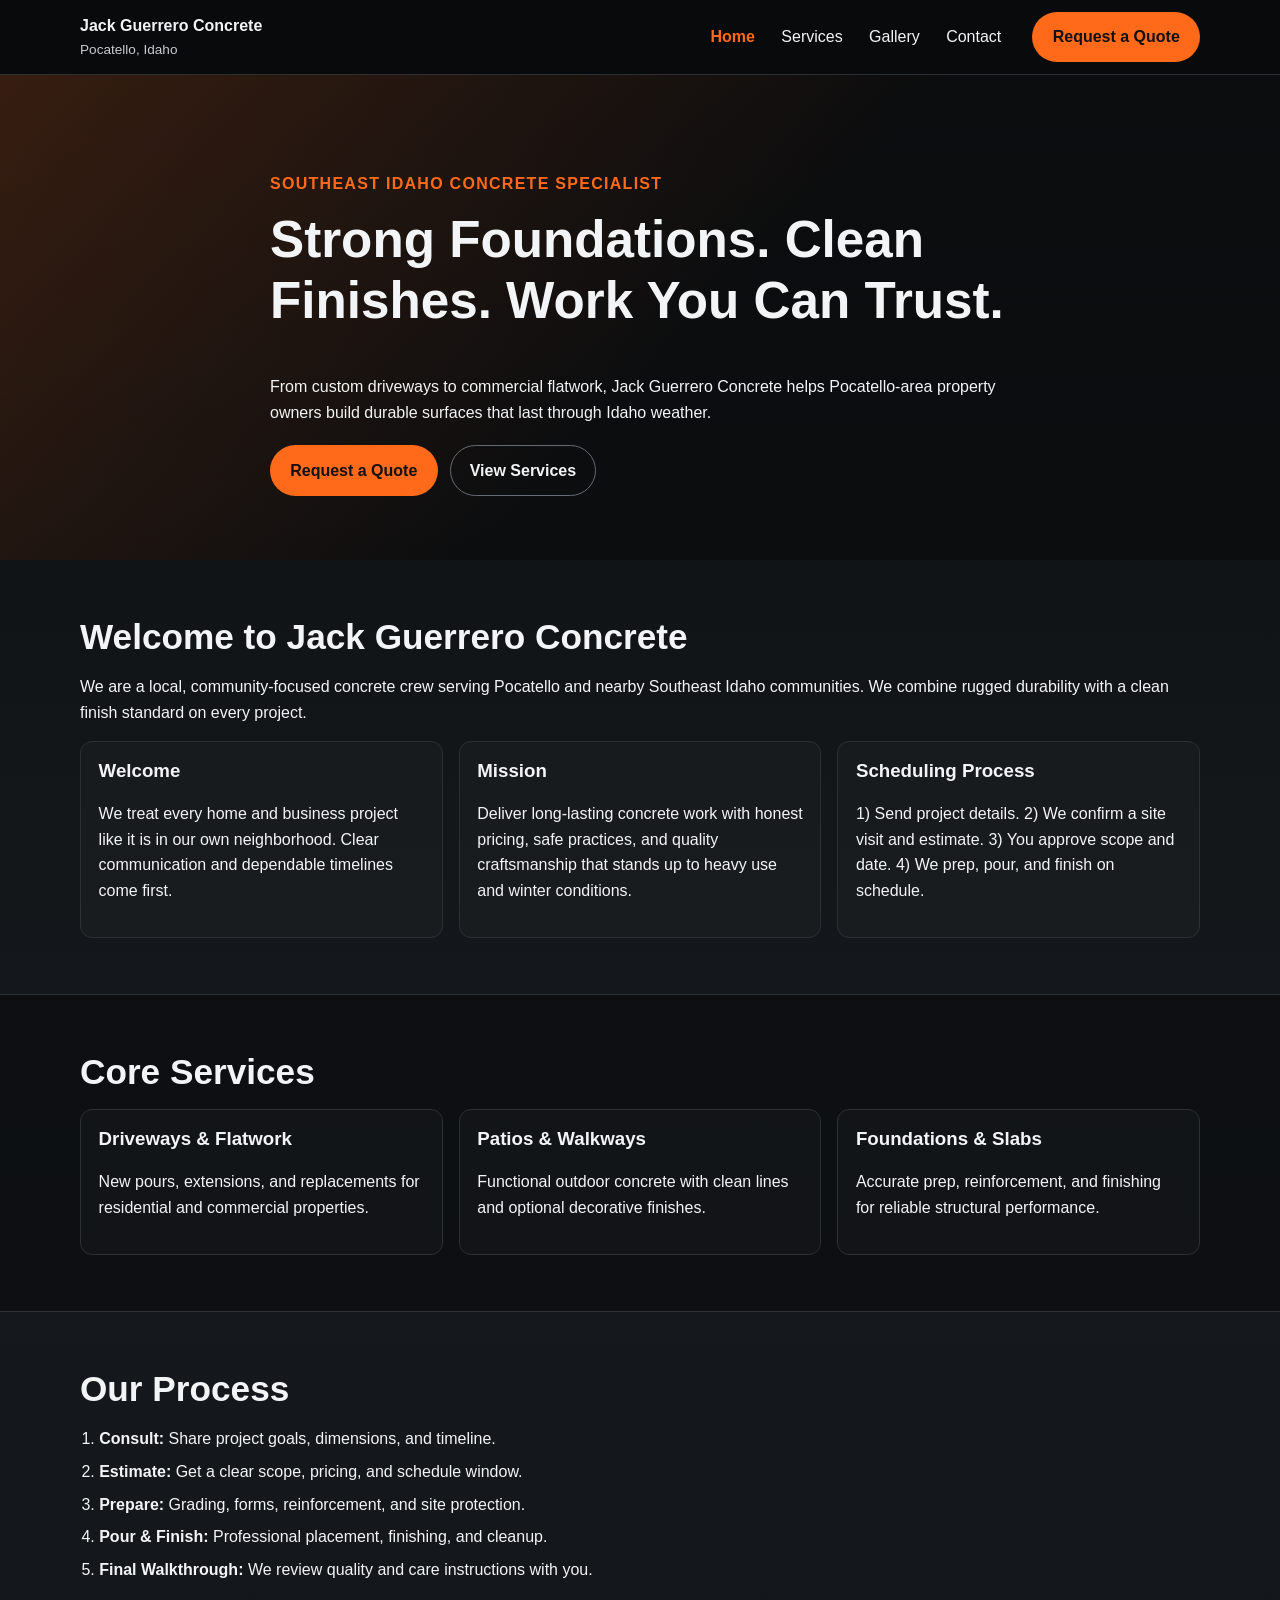
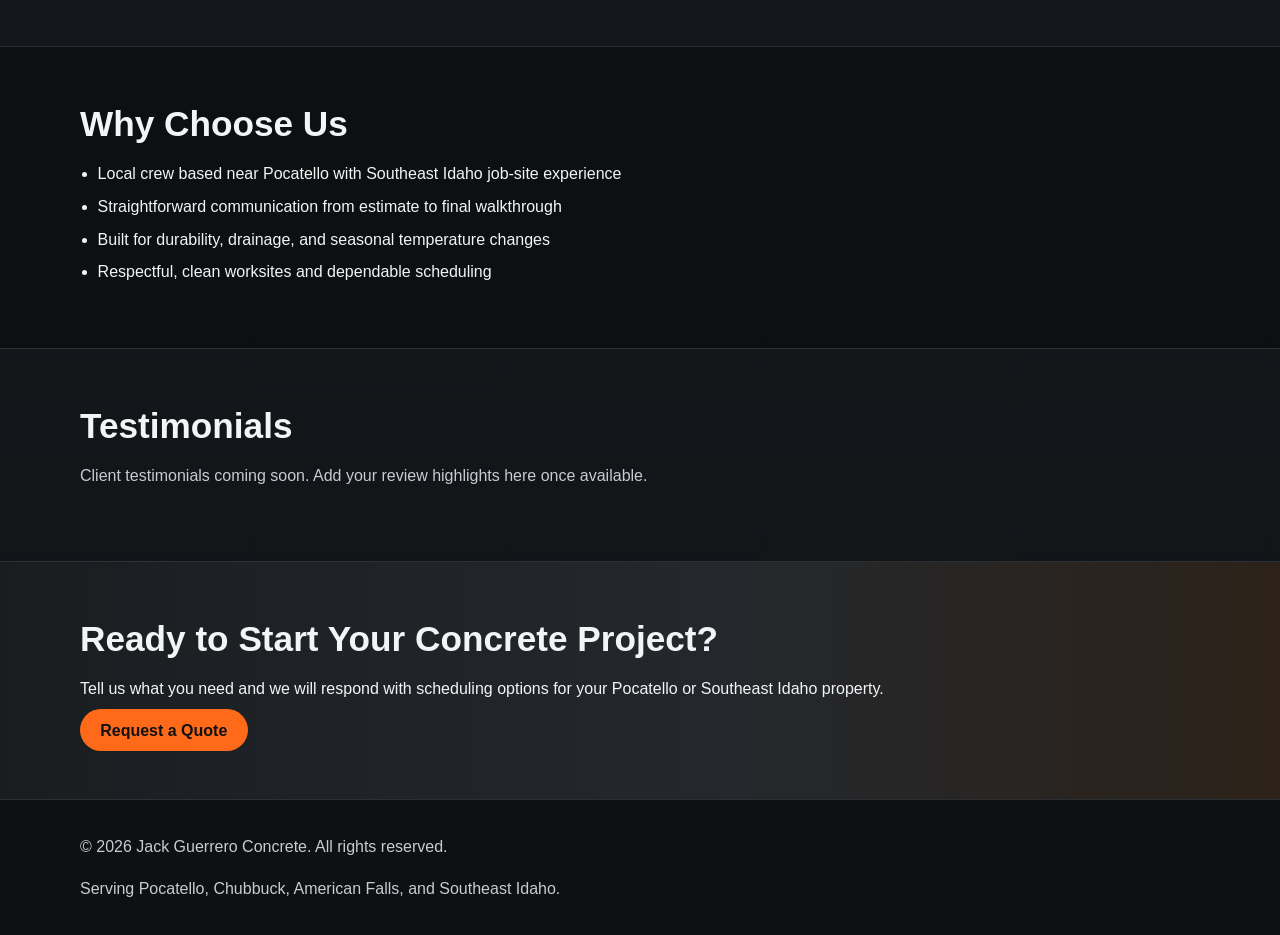
==== Website/index.html @ cbc46227 "Add files via upload" ====
<!doctype html><html lang="en"><head>  <meta charset="utf-8">  <meta name="viewport" content="width=device-width, initial-scale=1">  <title>Jack Guerrero Concrete | Southeast Idaho Concrete Contractor</title>  <meta name="description" content="Jack Guerrero Concrete delivers reliable residential and commercial concrete work in Pocatello and Southeast Idaho. Driveways, slabs, patios, foundations, and more.">  <meta property="og:title" content="Jack Guerrero Concrete">  <meta property="og:description" content="Professional concrete services for homes and businesses in the Pocatello area.">  <meta property="og:type" content="website">  <meta property="og:url" content="https://your-username.github.io/jack-guerrero-concrete/">  <meta property="og:image" content="https://your-username.github.io/jack-guerrero-concrete/assets/images/og-image.svg">  <link rel="stylesheet" href="assets/css/styles.css"></head><body>  <a class="skip-link" href="#main-content">Skip to content</a>  <header class="site-header" id="top">    <div class="container nav-wrap">      <a class="brand" href="index.html" aria-label="Jack Guerrero Concrete home">        <span class="brand-main">Jack Guerrero Concrete</span>        <span class="brand-sub">Pocatello, Idaho</span>      </a>      <button class="nav-toggle" aria-expanded="false" aria-controls="site-nav" aria-label="Open menu">        <span></span><span></span><span></span>      </button>      <nav id="site-nav" class="site-nav" aria-label="Main navigation">        <ul>          <li><a aria-current="page" href="index.html">Home</a></li>          <li><a href="services.html">Services</a></li>          <li><a href="gallery.html">Gallery</a></li>          <li><a href="contact.html">Contact</a></li>        </ul>        <a class="btn btn-quote nav-quote" href="contact.html#quote-form">Request a Quote</a>      </nav>    </div>  </header>  <main id="main-content">    <section class="hero">      <div class="container hero-content">        <p class="eyebrow">Southeast Idaho Concrete Specialist</p>        <h1>Strong Foundations. Clean Finishes. Work You Can Trust.</h1>        <p>From custom driveways to commercial flatwork, Jack Guerrero Concrete helps Pocatello-area property owners build durable surfaces that last through Idaho weather.</p>        <div class="hero-actions">          <a class="btn btn-primary" href="contact.html#quote-form">Request a Quote</a>          <a class="btn btn-secondary" href="services.html">View Services</a>        </div>      </div>    </section>    <section class="section" id="welcome-mission-scheduling">      <div class="container">        <h2>Welcome to Jack Guerrero Concrete</h2>        <p>We are a local, community-focused concrete crew serving Pocatello and nearby Southeast Idaho communities. We combine rugged durability with a clean finish standard on every project.</p>        <div class="cards three-up">          <article class="card">            <h3>Welcome</h3>            <p>We treat every home and business project like it is in our own neighborhood. Clear communication and dependable timelines come first.</p>          </article>          <article class="card">            <h3>Mission</h3>            <p>Deliver long-lasting concrete work with honest pricing, safe practices, and quality craftsmanship that stands up to heavy use and winter conditions.</p>          </article>          <article class="card">            <h3>Scheduling Process</h3>            <p>1) Send project details. 2) We confirm a site visit and estimate. 3) You approve scope and date. 4) We prep, pour, and finish on schedule.</p>          </article>        </div>      </div>    </section>    <section class="section section-dark">      <div class="container">        <h2>Core Services</h2>        <div class="cards three-up">          <article class="card">            <h3>Driveways & Flatwork</h3>            <p>New pours, extensions, and replacements for residential and commercial properties.</p>          </article>          <article class="card">            <h3>Patios & Walkways</h3>            <p>Functional outdoor concrete with clean lines and optional decorative finishes.</p>          </article>          <article class="card">            <h3>Foundations & Slabs</h3>            <p>Accurate prep, reinforcement, and finishing for reliable structural performance.</p>          </article>        </div>      </div>    </section>    <section class="section">      <div class="container">        <h2>Our Process</h2>        <ol class="process-list">          <li><strong>Consult:</strong> Share project goals, dimensions, and timeline.</li>          <li><strong>Estimate:</strong> Get a clear scope, pricing, and schedule window.</li>          <li><strong>Prepare:</strong> Grading, forms, reinforcement, and site protection.</li>          <li><strong>Pour & Finish:</strong> Professional placement, finishing, and cleanup.</li>          <li><strong>Final Walkthrough:</strong> We review quality and care instructions with you.</li>        </ol>      </div>    </section>    <section class="section section-dark">      <div class="container">        <h2>Why Choose Us</h2>        <ul class="check-list">          <li>Local crew based near Pocatello with Southeast Idaho job-site experience</li>          <li>Straightforward communication from estimate to final walkthrough</li>          <li>Built for durability, drainage, and seasonal temperature changes</li>          <li>Respectful, clean worksites and dependable scheduling</li>        </ul>      </div>    </section>    <section class="section">      <div class="container">        <h2>Testimonials</h2>        <p class="muted">Client testimonials coming soon. Add your review highlights here once available.</p>      </div>    </section>    <section class="section cta-band">      <div class="container">        <h2>Ready to Start Your Concrete Project?</h2>        <p>Tell us what you need and we will respond with scheduling options for your Pocatello or Southeast Idaho property.</p>        <a class="btn btn-primary" href="contact.html#quote-form">Request a Quote</a>      </div>    </section>  </main>  <footer class="site-footer">    <div class="container footer-wrap">      <p>&copy; <span id="year"></span> Jack Guerrero Concrete. All rights reserved.</p>      <p>Serving Pocatello, Chubbuck, American Falls, and Southeast Idaho.</p>    </div>  </footer>  <script src="assets/js/main.js"></script></body></html>
---- Website/assets/css/styles.css ----
:root {
  --bg: #101214;
  --bg-soft: #1a1d20;
  --text: #f3f4f6;
  --text-muted: #c7ccd1;
  --accent: #ff6a1a;
  --accent-dark: #e4570f;
  --line: #2b3035;
  --surface: #16191c;
  --radius: 12px;
  --shadow: 0 12px 28px rgba(0, 0, 0, 0.28);
}

* {
  box-sizing: border-box;
}

html {
  scroll-behavior: smooth;
}

body {
  margin: 0;
  font-family: "Segoe UI", "Helvetica Neue", Arial, sans-serif;
  background: linear-gradient(180deg, #0d0f11 0%, #15191d 45%, #111417 100%);
  color: var(--text);
  line-height: 1.6;
}

a {
  color: inherit;
}

img {
  max-width: 100%;
  display: block;
}

.skip-link {
  position: absolute;
  left: -9999px;
  top: auto;
}

.skip-link:focus {
  left: 1rem;
  top: 1rem;
  background: var(--accent);
  color: #000;
  padding: 0.5rem 0.75rem;
  border-radius: 6px;
  z-index: 2000;
}

.container {
  width: min(1120px, 92%);
  margin: 0 auto;
}

.section {
  padding: 3.5rem 0;
}

.section-dark {
  background: rgba(10, 11, 13, 0.65);
  border-top: 1px solid var(--line);
  border-bottom: 1px solid var(--line);
}

.eyebrow {
  text-transform: uppercase;
  letter-spacing: 0.08em;
  color: var(--accent);
  font-weight: 700;
  margin-bottom: 0.75rem;
}

h1,
h2,
h3 {
  line-height: 1.2;
  margin-top: 0;
}

h1 {
  font-size: clamp(2rem, 6vw, 3.2rem);
}

h2 {
  font-size: clamp(1.5rem, 4vw, 2.2rem);
  margin-bottom: 1rem;
}

p,
li,
summary,
label,
input,
select,
textarea,
button {
  font-size: 1rem;
}

.muted {
  color: var(--text-muted);
}

.site-header {
  position: sticky;
  top: 0;
  z-index: 1000;
  background: rgba(8, 10, 12, 0.9);
  backdrop-filter: blur(8px);
  border-bottom: 1px solid var(--line);
}

.nav-wrap {
  min-height: 74px;
  display: flex;
  align-items: center;
  justify-content: space-between;
  gap: 1rem;
  position: relative;
}

.brand {
  text-decoration: none;
  display: inline-flex;
  flex-direction: column;
}

.brand-main {
  font-weight: 800;
}

.brand-sub {
  color: var(--text-muted);
  font-size: 0.85rem;
}

.nav-toggle {
  border: 1px solid var(--line);
  background: var(--surface);
  border-radius: 8px;
  width: 44px;
  height: 44px;
  display: inline-flex;
  flex-direction: column;
  justify-content: center;
  gap: 4px;
  padding: 0 10px;
}

.nav-toggle span {
  height: 2px;
  background: var(--text);
  width: 100%;
}

.site-nav {
  position: absolute;
  top: calc(100% + 1px);
  left: 0;
  right: 0;
  background: #0f1215;
  border-bottom: 1px solid var(--line);
  padding: 1rem 0;
  display: none;
}

.site-nav.open {
  display: block;
}

.site-nav ul {
  list-style: none;
  margin: 0;
  padding: 0;
  display: flex;
  flex-direction: column;
}

.site-nav a {
  text-decoration: none;
}

.site-nav li a {
  display: block;
  padding: 0.7rem 1.2rem;
}

.site-nav li a[aria-current="page"] {
  color: var(--accent);
  font-weight: 700;
}

.nav-quote {
  margin: 0.75rem 1.2rem 0;
  display: inline-flex;
}

.hero {
  padding: 5rem 0 4rem;
  background:
    linear-gradient(135deg, rgba(255, 106, 26, 0.18), transparent 55%),
    linear-gradient(180deg, rgba(0, 0, 0, 0.22), rgba(0, 0, 0, 0.35));
}

.hero-content {
  max-width: 740px;
}

.hero-actions {
  display: flex;
  flex-wrap: wrap;
  gap: 0.75rem;
  margin-top: 1.25rem;
}

.btn {
  border: 1px solid transparent;
  border-radius: 999px;
  padding: 0.72rem 1.2rem;
  font-weight: 700;
  text-decoration: none;
  cursor: pointer;
  transition: all 0.2s ease;
}

.btn-primary {
  background: var(--accent);
  color: #111;
}

.btn-primary:hover,
.btn-primary:focus-visible {
  background: var(--accent-dark);
}

.btn-secondary {
  border-color: #666c73;
  color: var(--text);
}

.btn-secondary:hover,
.btn-secondary:focus-visible {
  border-color: var(--accent);
  color: var(--accent);
}

.btn-quote {
  background: var(--accent);
  color: #111;
}

.cards {
  display: grid;
  gap: 1rem;
}

.card {
  background: rgba(255, 255, 255, 0.02);
  border: 1px solid var(--line);
  border-radius: var(--radius);
  padding: 1.1rem;
}

.process-list {
  margin: 0;
  padding-left: 1.2rem;
}

.process-list li {
  margin: 0.45rem 0;
}

.check-list {
  margin: 0;
  padding-left: 1.1rem;
}

.check-list li {
  margin: 0.45rem 0;
}

.cta-band {
  background: linear-gradient(90deg, #1a1d20 0%, #24282d 55%, #2c2219 100%);
  border-top: 1px solid var(--line);
}

.page-intro {
  padding-bottom: 1.5rem;
}

.service-list {
  margin: 0;
  padding-left: 1.1rem;
}

.service-list li {
  margin: 0.5rem 0;
}

.faq-wrap {
  display: grid;
  gap: 0.75rem;
}

details {
  border: 1px solid var(--line);
  background: rgba(255, 255, 255, 0.02);
  border-radius: 10px;
  padding: 0.8rem 0.9rem;
}

summary {
  cursor: pointer;
  font-weight: 600;
}

.gallery-grid {
  display: grid;
  gap: 1rem;
  grid-template-columns: repeat(1, minmax(0, 1fr));
}

.gallery-card {
  margin: 0;
  border: 1px solid var(--line);
  border-radius: 12px;
  overflow: hidden;
  background: #13161a;
}

.gallery-card img {
  width: 100%;
  aspect-ratio: 4 / 3;
  object-fit: cover;
}

.gallery-card figcaption {
  padding: 0.85rem;
  color: var(--text-muted);
}

.contact-grid {
  display: grid;
  gap: 1.4rem;
}

.quote-form {
  background: #13161a;
  border: 1px solid var(--line);
  border-radius: var(--radius);
  padding: 1.1rem;
}

.quote-form label {
  display: block;
  font-weight: 600;
  margin-top: 0.8rem;
}

.quote-form input,
.quote-form select,
.quote-form textarea {
  width: 100%;
  margin-top: 0.35rem;
  border: 1px solid #444a51;
  border-radius: 8px;
  background: #0e1114;
  color: var(--text);
  padding: 0.6rem 0.7rem;
}

.quote-form input:focus,
.quote-form select:focus,
.quote-form textarea:focus {
  outline: 2px solid rgba(255, 106, 26, 0.6);
  border-color: var(--accent);
}

.quote-form .btn {
  margin-top: 1rem;
}

.error-message {
  min-height: 1.2em;
  margin: 0.2rem 0 0;
  color: #ff9d72;
}

.form-status {
  margin-top: 0.9rem;
  min-height: 1.3em;
}

.site-footer {
  border-top: 1px solid var(--line);
  background: #0e1013;
}

.footer-wrap {
  padding: 1.1rem 0;
  color: var(--text-muted);
}

@media (min-width: 768px) {
  .site-nav {
    position: static;
    display: flex;
    align-items: center;
    justify-content: flex-end;
    gap: 1.2rem;
    border: 0;
    background: transparent;
    padding: 0;
  }

  .site-nav ul {
    flex-direction: row;
    gap: 0.15rem;
  }

  .site-nav li a {
    padding: 0.45rem 0.75rem;
  }

  .nav-toggle {
    display: none;
  }

  .nav-quote {
    margin: 0;
  }

  .three-up {
    grid-template-columns: repeat(3, minmax(0, 1fr));
  }

  .two-up {
    grid-template-columns: repeat(2, minmax(0, 1fr));
  }

  .gallery-grid {
    grid-template-columns: repeat(2, minmax(0, 1fr));
  }

  .contact-grid {
    grid-template-columns: 1fr 1.2fr;
    align-items: start;
  }
}

@media (min-width: 1024px) {
  .gallery-grid {
    grid-template-columns: repeat(3, minmax(0, 1fr));
  }
}
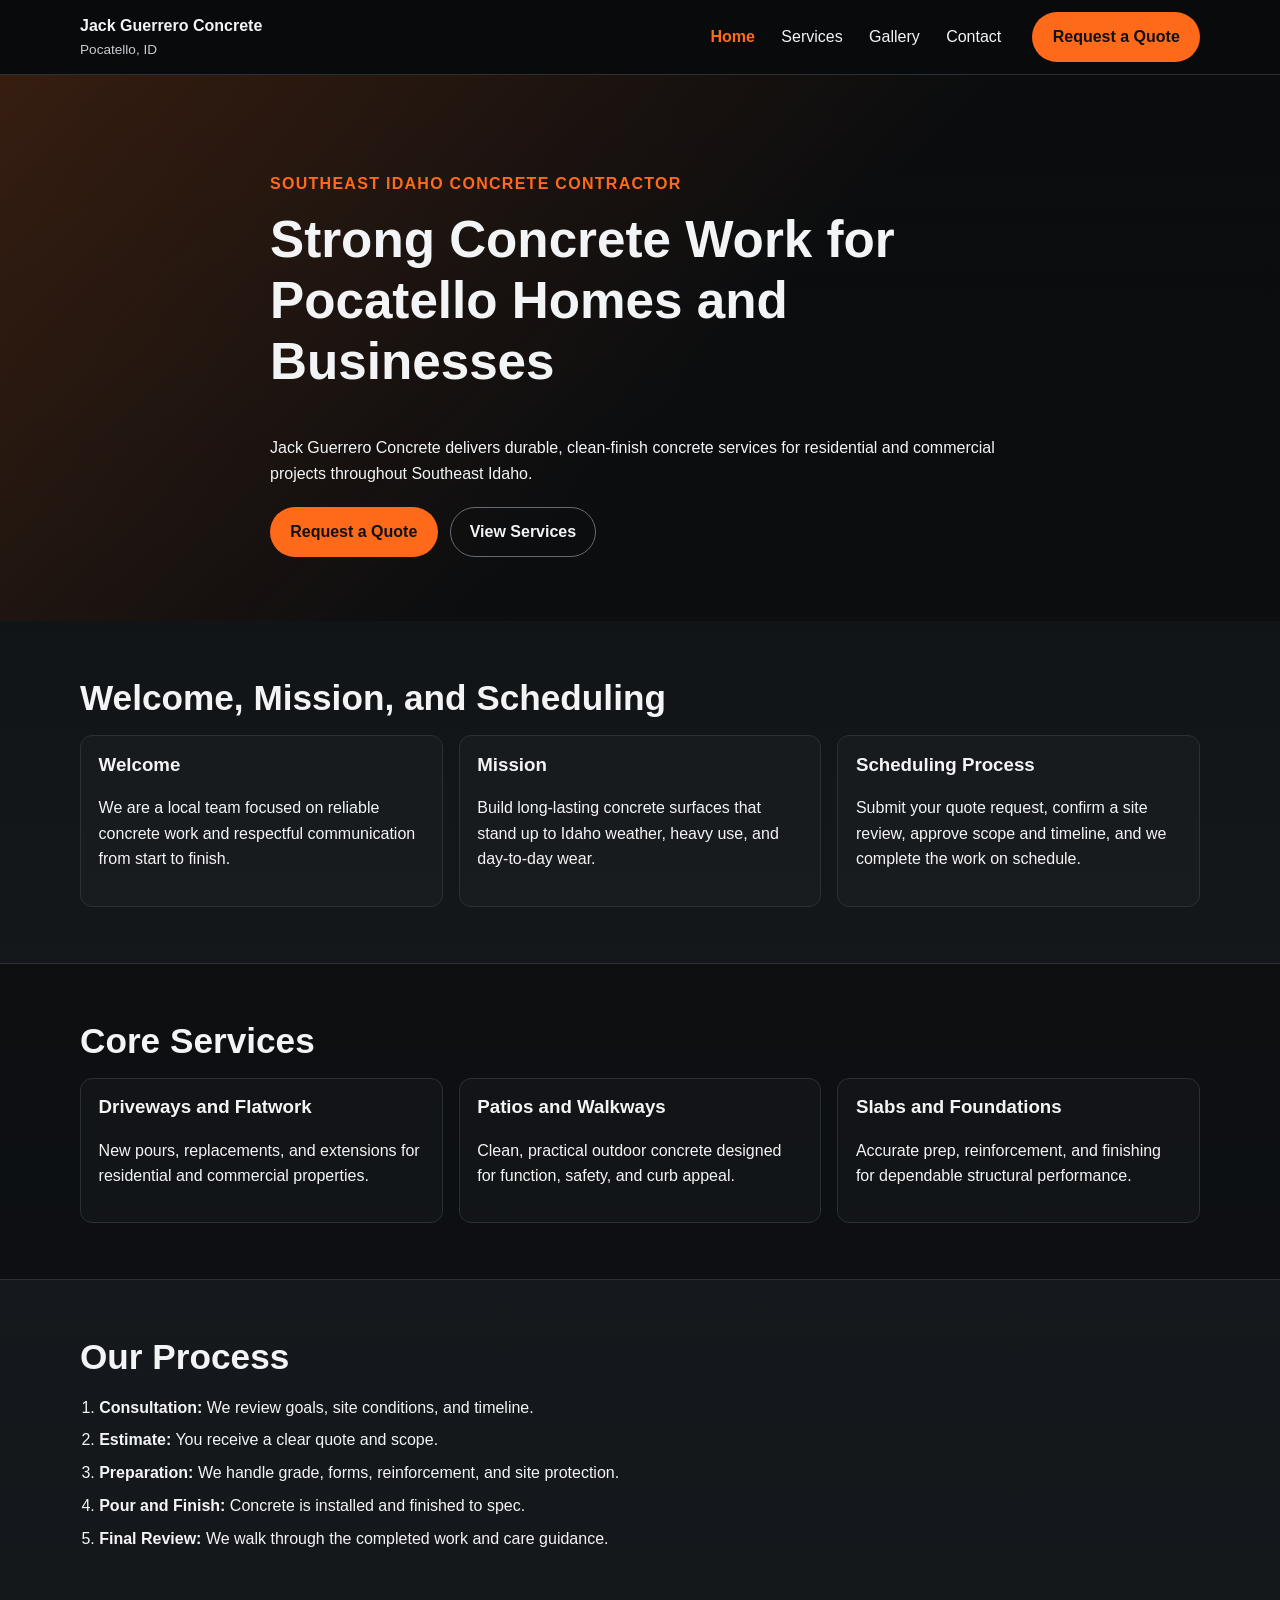
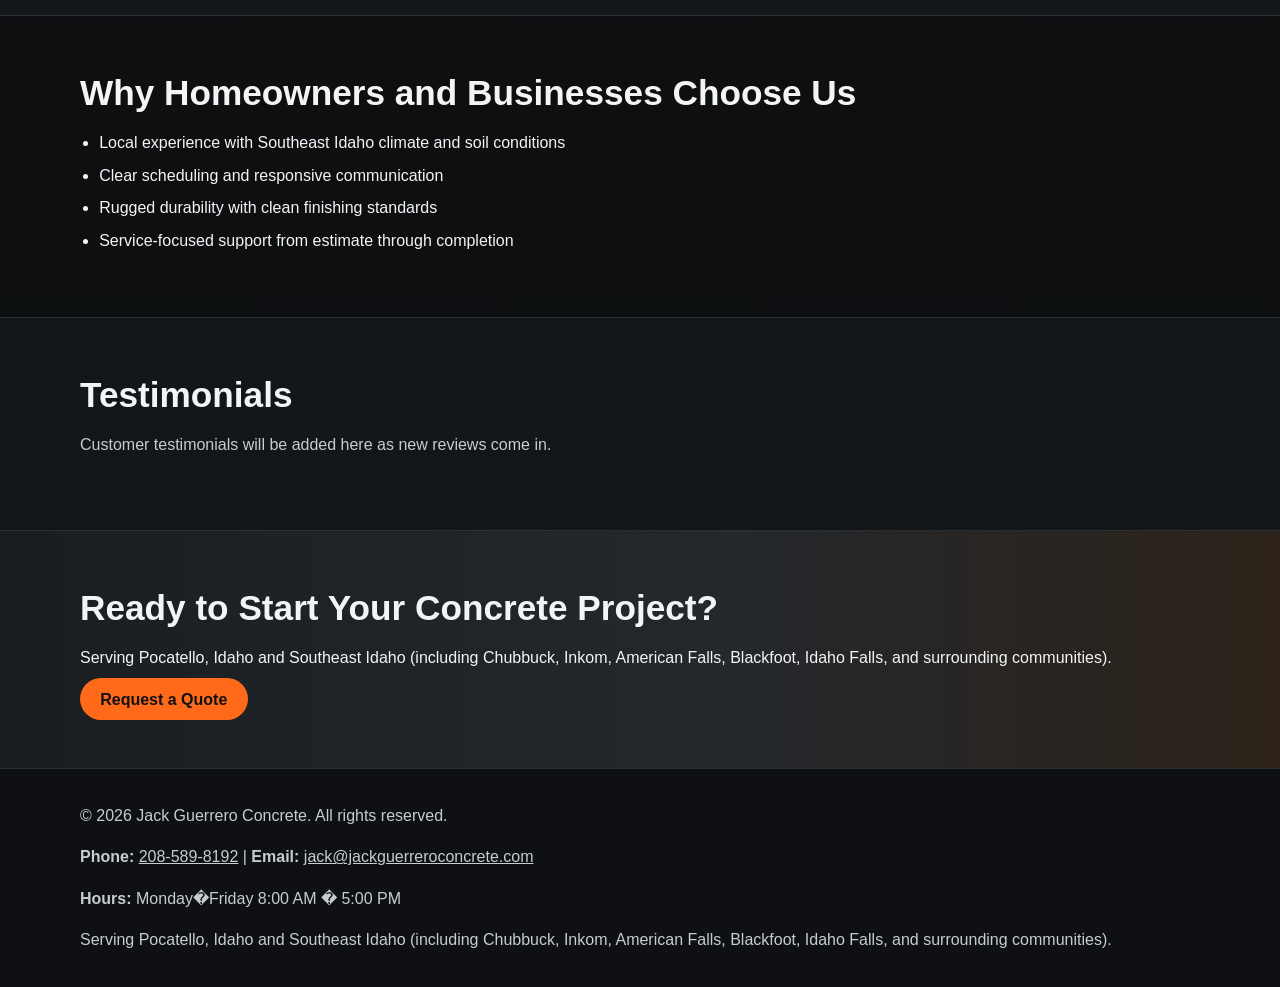
==== commit 04411937: "Add files via upload" ====
--- a/Website/index.html
+++ b/Website/index.html
@@ -1 +1,184 @@
-<!doctype html><html lang="en"><head>  <meta charset="utf-8">  <meta name="viewport" content="width=device-width, initial-scale=1">  <title>Jack Guerrero Concrete | Southeast Idaho Concrete Contractor</title>  <meta name="description" content="Jack Guerrero Concrete delivers reliable residential and commercial concrete work in Pocatello and Southeast Idaho. Driveways, slabs, patios, foundations, and more.">  <meta property="og:title" content="Jack Guerrero Concrete">  <meta property="og:description" content="Professional concrete services for homes and businesses in the Pocatello area.">  <meta property="og:type" content="website">  <meta property="og:url" content="https://your-username.github.io/jack-guerrero-concrete/">  <meta property="og:image" content="https://your-username.github.io/jack-guerrero-concrete/assets/images/og-image.svg">  <link rel="stylesheet" href="assets/css/styles.css"></head><body>  <a class="skip-link" href="#main-content">Skip to content</a>  <header class="site-header" id="top">    <div class="container nav-wrap">      <a class="brand" href="index.html" aria-label="Jack Guerrero Concrete home">        <span class="brand-main">Jack Guerrero Concrete</span>        <span class="brand-sub">Pocatello, Idaho</span>      </a>      <button class="nav-toggle" aria-expanded="false" aria-controls="site-nav" aria-label="Open menu">        <span></span><span></span><span></span>      </button>      <nav id="site-nav" class="site-nav" aria-label="Main navigation">        <ul>          <li><a aria-current="page" href="index.html">Home</a></li>          <li><a href="services.html">Services</a></li>          <li><a href="gallery.html">Gallery</a></li>          <li><a href="contact.html">Contact</a></li>        </ul>        <a class="btn btn-quote nav-quote" href="contact.html#quote-form">Request a Quote</a>      </nav>    </div>  </header>  <main id="main-content">    <section class="hero">      <div class="container hero-content">        <p class="eyebrow">Southeast Idaho Concrete Specialist</p>        <h1>Strong Foundations. Clean Finishes. Work You Can Trust.</h1>        <p>From custom driveways to commercial flatwork, Jack Guerrero Concrete helps Pocatello-area property owners build durable surfaces that last through Idaho weather.</p>        <div class="hero-actions">          <a class="btn btn-primary" href="contact.html#quote-form">Request a Quote</a>          <a class="btn btn-secondary" href="services.html">View Services</a>        </div>      </div>    </section>    <section class="section" id="welcome-mission-scheduling">      <div class="container">        <h2>Welcome to Jack Guerrero Concrete</h2>        <p>We are a local, community-focused concrete crew serving Pocatello and nearby Southeast Idaho communities. We combine rugged durability with a clean finish standard on every project.</p>        <div class="cards three-up">          <article class="card">            <h3>Welcome</h3>            <p>We treat every home and business project like it is in our own neighborhood. Clear communication and dependable timelines come first.</p>          </article>          <article class="card">            <h3>Mission</h3>            <p>Deliver long-lasting concrete work with honest pricing, safe practices, and quality craftsmanship that stands up to heavy use and winter conditions.</p>          </article>          <article class="card">            <h3>Scheduling Process</h3>            <p>1) Send project details. 2) We confirm a site visit and estimate. 3) You approve scope and date. 4) We prep, pour, and finish on schedule.</p>          </article>        </div>      </div>    </section>    <section class="section section-dark">      <div class="container">        <h2>Core Services</h2>        <div class="cards three-up">          <article class="card">            <h3>Driveways & Flatwork</h3>            <p>New pours, extensions, and replacements for residential and commercial properties.</p>          </article>          <article class="card">            <h3>Patios & Walkways</h3>            <p>Functional outdoor concrete with clean lines and optional decorative finishes.</p>          </article>          <article class="card">            <h3>Foundations & Slabs</h3>            <p>Accurate prep, reinforcement, and finishing for reliable structural performance.</p>          </article>        </div>      </div>    </section>    <section class="section">      <div class="container">        <h2>Our Process</h2>        <ol class="process-list">          <li><strong>Consult:</strong> Share project goals, dimensions, and timeline.</li>          <li><strong>Estimate:</strong> Get a clear scope, pricing, and schedule window.</li>          <li><strong>Prepare:</strong> Grading, forms, reinforcement, and site protection.</li>          <li><strong>Pour & Finish:</strong> Professional placement, finishing, and cleanup.</li>          <li><strong>Final Walkthrough:</strong> We review quality and care instructions with you.</li>        </ol>      </div>    </section>    <section class="section section-dark">      <div class="container">        <h2>Why Choose Us</h2>        <ul class="check-list">          <li>Local crew based near Pocatello with Southeast Idaho job-site experience</li>          <li>Straightforward communication from estimate to final walkthrough</li>          <li>Built for durability, drainage, and seasonal temperature changes</li>          <li>Respectful, clean worksites and dependable scheduling</li>        </ul>      </div>    </section>    <section class="section">      <div class="container">        <h2>Testimonials</h2>        <p class="muted">Client testimonials coming soon. Add your review highlights here once available.</p>      </div>    </section>    <section class="section cta-band">      <div class="container">        <h2>Ready to Start Your Concrete Project?</h2>        <p>Tell us what you need and we will respond with scheduling options for your Pocatello or Southeast Idaho property.</p>        <a class="btn btn-primary" href="contact.html#quote-form">Request a Quote</a>      </div>    </section>  </main>  <footer class="site-footer">    <div class="container footer-wrap">      <p>&copy; <span id="year"></span> Jack Guerrero Concrete. All rights reserved.</p>      <p>Serving Pocatello, Chubbuck, American Falls, and Southeast Idaho.</p>    </div>  </footer>  <script src="assets/js/main.js"></script></body></html>+<!doctype html>
+<html lang="en">
+<head>
+  <meta charset="utf-8">
+  <meta name="viewport" content="width=device-width, initial-scale=1">
+  <title>Jack Guerrero Concrete | Concrete Contractor in Pocatello, ID</title>
+  <meta name="description" content="Jack Guerrero Concrete provides residential and commercial concrete services in Pocatello, Idaho and Southeast Idaho, including driveways, patios, slabs, and foundations.">
+  <link rel="canonical" href="https://mdegiulio94.github.io/jack-guerrero-concrete/">
+
+  <meta property="og:title" content="Jack Guerrero Concrete | Pocatello, ID">
+  <meta property="og:description" content="Professional concrete contractor serving Pocatello and Southeast Idaho communities.">
+  <meta property="og:type" content="website">
+  <meta property="og:url" content="https://mdegiulio94.github.io/jack-guerrero-concrete/">
+  <meta property="og:image" content="https://mdegiulio94.github.io/jack-guerrero-concrete/assets/images/og-image.svg">
+
+  <meta name="twitter:card" content="summary_large_image">
+  <meta name="twitter:title" content="Jack Guerrero Concrete | Pocatello, ID">
+  <meta name="twitter:description" content="Reliable concrete work for homes and businesses in Southeast Idaho.">
+  <meta name="twitter:image" content="https://mdegiulio94.github.io/jack-guerrero-concrete/assets/images/og-image.svg">
+  <meta name="twitter:url" content="https://mdegiulio94.github.io/jack-guerrero-concrete/">
+
+  <script type="application/ld+json">
+  {
+    "@context": "https://schema.org",
+    "@type": "ConstructionContractor",
+    "name": "Jack Guerrero Concrete",
+    "url": "https://mdegiulio94.github.io/jack-guerrero-concrete/",
+    "telephone": "+12085898192",
+    "email": "jack@jackguerreroconcrete.com",
+    "openingHoursSpecification": [
+      {
+        "@type": "OpeningHoursSpecification",
+        "dayOfWeek": ["Monday", "Tuesday", "Wednesday", "Thursday", "Friday"],
+        "opens": "08:00",
+        "closes": "17:00"
+      }
+    ],
+    "areaServed": [
+      {"@type": "City", "name": "Pocatello"},
+      {"@type": "City", "name": "Chubbuck"},
+      {"@type": "City", "name": "Inkom"},
+      {"@type": "City", "name": "American Falls"},
+      {"@type": "City", "name": "Blackfoot"},
+      {"@type": "City", "name": "Idaho Falls"},
+      {"@type": "AdministrativeArea", "name": "Southeast Idaho"}
+    ]
+  }
+  </script>
+
+  <link rel="stylesheet" href="assets/css/styles.css">
+</head>
+<body>
+  <a class="skip-link" href="#main-content">Skip to content</a>
+
+  <header class="site-header" id="top">
+    <div class="container nav-wrap">
+      <a class="brand" href="index.html" aria-label="Jack Guerrero Concrete home">
+        <span class="brand-main">Jack Guerrero Concrete</span>
+        <span class="brand-sub">Pocatello, ID</span>
+      </a>
+
+      <button class="nav-toggle" aria-expanded="false" aria-controls="site-nav" aria-label="Open menu">
+        <span></span><span></span><span></span>
+      </button>
+
+      <nav id="site-nav" class="site-nav" aria-label="Main navigation">
+        <ul>
+          <li><a aria-current="page" href="index.html">Home</a></li>
+          <li><a href="services.html">Services</a></li>
+          <li><a href="gallery.html">Gallery</a></li>
+          <li><a href="contact.html">Contact</a></li>
+        </ul>
+        <a class="btn btn-quote nav-quote" href="contact.html#quote-form">Request a Quote</a>
+      </nav>
+    </div>
+  </header>
+
+  <main id="main-content">
+    <section class="hero">
+      <div class="container hero-content">
+        <p class="eyebrow">Southeast Idaho Concrete Contractor</p>
+        <h1>Strong Concrete Work for Pocatello Homes and Businesses</h1>
+        <p>Jack Guerrero Concrete delivers durable, clean-finish concrete services for residential and commercial projects throughout Southeast Idaho.</p>
+        <div class="hero-actions">
+          <a class="btn btn-primary" href="contact.html#quote-form">Request a Quote</a>
+          <a class="btn btn-secondary" href="services.html">View Services</a>
+        </div>
+      </div>
+    </section>
+
+    <section class="section" id="welcome-mission-scheduling">
+      <div class="container">
+        <h2>Welcome, Mission, and Scheduling</h2>
+        <div class="cards three-up">
+          <article class="card">
+            <h3>Welcome</h3>
+            <p>We are a local team focused on reliable concrete work and respectful communication from start to finish.</p>
+          </article>
+          <article class="card">
+            <h3>Mission</h3>
+            <p>Build long-lasting concrete surfaces that stand up to Idaho weather, heavy use, and day-to-day wear.</p>
+          </article>
+          <article class="card">
+            <h3>Scheduling Process</h3>
+            <p>Submit your quote request, confirm a site review, approve scope and timeline, and we complete the work on schedule.</p>
+          </article>
+        </div>
+      </div>
+    </section>
+
+    <section class="section section-dark">
+      <div class="container">
+        <h2>Core Services</h2>
+        <div class="cards three-up">
+          <article class="card">
+            <h3>Driveways and Flatwork</h3>
+            <p>New pours, replacements, and extensions for residential and commercial properties.</p>
+          </article>
+          <article class="card">
+            <h3>Patios and Walkways</h3>
+            <p>Clean, practical outdoor concrete designed for function, safety, and curb appeal.</p>
+          </article>
+          <article class="card">
+            <h3>Slabs and Foundations</h3>
+            <p>Accurate prep, reinforcement, and finishing for dependable structural performance.</p>
+          </article>
+        </div>
+      </div>
+    </section>
+
+    <section class="section">
+      <div class="container">
+        <h2>Our Process</h2>
+        <ol class="process-list">
+          <li><strong>Consultation:</strong> We review goals, site conditions, and timeline.</li>
+          <li><strong>Estimate:</strong> You receive a clear quote and scope.</li>
+          <li><strong>Preparation:</strong> We handle grade, forms, reinforcement, and site protection.</li>
+          <li><strong>Pour and Finish:</strong> Concrete is installed and finished to spec.</li>
+          <li><strong>Final Review:</strong> We walk through the completed work and care guidance.</li>
+        </ol>
+      </div>
+    </section>
+
+    <section class="section section-dark">
+      <div class="container">
+        <h2>Why Homeowners and Businesses Choose Us</h2>
+        <ul class="check-list">
+          <li>Local experience with Southeast Idaho climate and soil conditions</li>
+          <li>Clear scheduling and responsive communication</li>
+          <li>Rugged durability with clean finishing standards</li>
+          <li>Service-focused support from estimate through completion</li>
+        </ul>
+      </div>
+    </section>
+
+    <section class="section">
+      <div class="container">
+        <h2>Testimonials</h2>
+        <p class="muted">Customer testimonials will be added here as new reviews come in.</p>
+      </div>
+    </section>
+
+    <section class="section cta-band">
+      <div class="container">
+        <h2>Ready to Start Your Concrete Project?</h2>
+        <p>Serving Pocatello, Idaho and Southeast Idaho (including Chubbuck, Inkom, American Falls, Blackfoot, Idaho Falls, and surrounding communities).</p>
+        <a class="btn btn-primary" href="contact.html#quote-form">Request a Quote</a>
+      </div>
+    </section>
+  </main>
+
+  <footer class="site-footer">
+    <div class="container footer-wrap">
+      <p>&copy; <span id="year"></span> Jack Guerrero Concrete. All rights reserved.</p>
+      <p><strong>Phone:</strong> <a href="tel:+12085898192">208-589-8192</a> | <strong>Email:</strong> <a href="mailto:jack@jackguerreroconcrete.com">jack@jackguerreroconcrete.com</a></p>
+      <p><strong>Hours:</strong> Monday�Friday 8:00 AM � 5:00 PM</p>
+      <p>Serving Pocatello, Idaho and Southeast Idaho (including Chubbuck, Inkom, American Falls, Blackfoot, Idaho Falls, and surrounding communities).</p>
+    </div>
+  </footer>
+
+  <script src="assets/js/main.js"></script>
+</body>
+</html>
+
--- a/Website/assets/css/styles.css
+++ b/Website/assets/css/styles.css
@@ -8,7 +8,6 @@
   --line: #2b3035;
   --surface: #16191c;
   --radius: 12px;
-  --shadow: 0 12px 28px rgba(0, 0, 0, 0.28);
 }
 
 * {
@@ -89,17 +88,6 @@
 h2 {
   font-size: clamp(1.5rem, 4vw, 2.2rem);
   margin-bottom: 1rem;
-}
-
-p,
-li,
-summary,
-label,
-input,
-select,
-textarea,
-button {
-  font-size: 1rem;
 }
 
 .muted {
@@ -266,40 +254,22 @@
   padding: 1.1rem;
 }
 
-.process-list {
+.process-list,
+.check-list,
+.service-list {
   margin: 0;
   padding-left: 1.2rem;
 }
 
-.process-list li {
-  margin: 0.45rem 0;
-}
-
-.check-list {
-  margin: 0;
-  padding-left: 1.1rem;
-}
-
-.check-list li {
+.process-list li,
+.check-list li,
+.service-list li {
   margin: 0.45rem 0;
 }
 
 .cta-band {
   background: linear-gradient(90deg, #1a1d20 0%, #24282d 55%, #2c2219 100%);
   border-top: 1px solid var(--line);
-}
-
-.page-intro {
-  padding-bottom: 1.5rem;
-}
-
-.service-list {
-  margin: 0;
-  padding-left: 1.1rem;
-}
-
-.service-list li {
-  margin: 0.5rem 0;
 }
 
 .faq-wrap {
@@ -347,6 +317,19 @@
 .contact-grid {
   display: grid;
   gap: 1.4rem;
+}
+
+.map-wrap {
+  margin-top: 1rem;
+  border: 1px solid var(--line);
+  border-radius: 10px;
+  overflow: hidden;
+}
+
+.map-wrap iframe {
+  width: 100%;
+  min-height: 280px;
+  border: 0;
 }
 
 .quote-form {
@@ -381,6 +364,37 @@
   border-color: var(--accent);
 }
 
+.service-group {
+  margin-top: 0.9rem;
+  border: 1px solid #444a51;
+  border-radius: 8px;
+  padding: 0.75rem;
+}
+
+.service-group legend {
+  font-weight: 700;
+  padding: 0 0.4rem;
+}
+
+.checkbox-grid {
+  display: grid;
+  grid-template-columns: 1fr 1fr;
+  gap: 0.45rem;
+}
+
+.checkbox-grid label {
+  margin: 0;
+  font-weight: 500;
+  display: flex;
+  gap: 0.5rem;
+  align-items: center;
+}
+
+.checkbox-grid input {
+  width: auto;
+  margin: 0;
+}
+
 .quote-form .btn {
   margin-top: 1rem;
 }
@@ -457,4 +471,4 @@
   .gallery-grid {
     grid-template-columns: repeat(3, minmax(0, 1fr));
   }
-}+}
